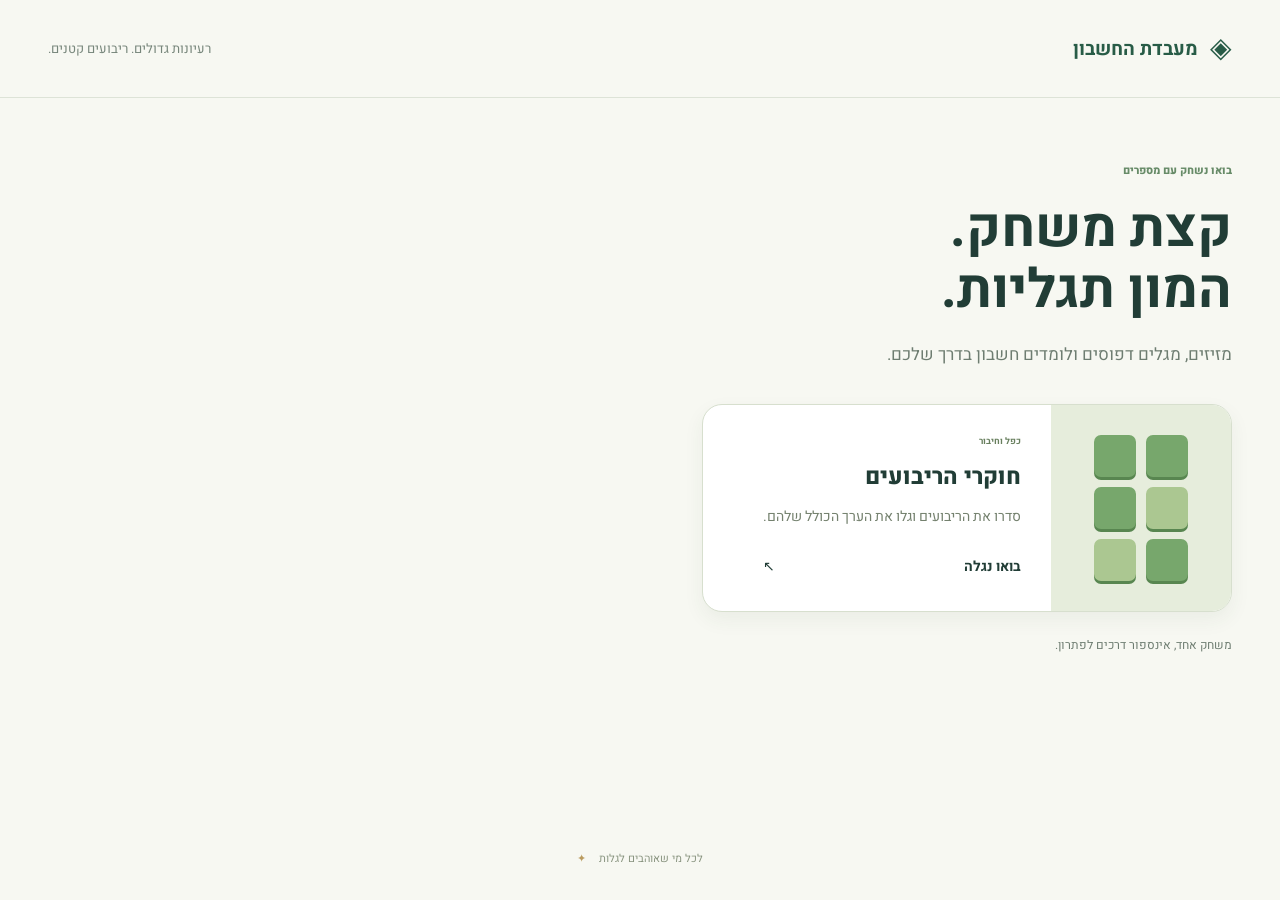
==== index.html @ 974f8419 "Create Hebrew math teaching app with interactive square game" ====
<!doctype html>
<html lang="he" dir="rtl">
<head>
  <meta charset="UTF-8">
  <meta name="viewport" content="width=device-width, initial-scale=1">
  <title>מעבדת החשבון</title>
  <link rel="stylesheet" href="style.css">
</head>
<body>
  <header><a href="#" id="brand">◈ <span>מעבדת החשבון</span></a><span class="header-note">רעיונות גדולים. ריבועים קטנים.</span></header>
  <main>
    <section id="home">
      <div class="eyebrow">בואו נשחק עם מספרים</div>
      <h1>קצת משחק.<br>המון תגליות.</h1>
      <p class="intro">מזיזים, מגלים דפוסים ולומדים חשבון בדרך שלכם.</p>
      <button class="game-card" id="start"><span class="card-art" aria-hidden="true"><i></i><i></i><i></i><i></i><i></i><i></i></span><span class="card-content"><span class="tag">כפל וחיבור</span><strong>חוקרי הריבועים</strong><span>סדרו את הריבועים וגלו את הערך הכולל שלהם.</span><span class="card-link">בואו נגלה <b>↖</b></span></span></button>
      <p class="small-note">משחק אחד, אינספור דרכים לפתרון.</p>
    </section>
    <section id="game" hidden>
      <button class="back" id="back">→ לכל המשחקים</button>
      <div class="game-heading"><div><div class="eyebrow">חוקרי הריבועים</div><h1>מה הערך הכולל?</h1><p>גררו את הריבועים לקבוצות, ואז כתבו תרגיל.</p></div><button class="secondary" id="new-round">סיבוב חדש ↻</button></div>
      <div class="workspace"><div class="board-panel"><div class="board-heading"><span>מרחב הגילוי שלכם</span><span id="count" hidden></span></div><div class="canvas-wrap"><div class="canvas-tools"><button id="explode" title="פזרו את הריבועים">🤡 פיזור</button><button id="order" title="סדרו את הריבועים במלבן">💂 סידור</button></div><canvas id="board" aria-label="ריבועים שאפשר לגרור. השתמשו בעכבר או במגע כדי לסדר אותם בקבוצות."></canvas></div><div class="board-footer"><span>✥ גררו ריבוע כדי להזיז אותו</span><button id="reset">סידור מחדש</button></div></div>
      <aside><div class="legend"><div class="eyebrow">הערך של ריבוע אחד</div><div class="legend-value" dir="ltr"><span class="sample"></span><span>=</span><strong id="value"></strong></div><p>לכל הריבועים יש אותו ערך.</p></div><form id="answer-form"><label id="formula-label">בואו נחשב הכול</label><p>הרכיבו תרגיל. כפל וחילוק קודמים לחיבור ולחיסור.</p><div class="formula" dir="ltr" role="group" aria-labelledby="formula-label"><input class="number-field" id="number-1" aria-label="המספר הראשון" inputmode="numeric" autocomplete="off" placeholder="0"><input class="operator-field" id="operator-1" aria-label="פעולת החשבון הראשונה" readonly placeholder="+"><input class="number-field" id="number-2" aria-label="המספר השני" inputmode="numeric" autocomplete="off" placeholder="0"><input class="operator-field" id="operator-2" aria-label="פעולת החשבון השנייה" readonly placeholder="+"><input class="number-field" id="number-3" aria-label="המספר השלישי" inputmode="numeric" autocomplete="off" placeholder="0"></div><div id="keypad" hidden aria-label="לוח מקשים לחשבון"></div><span id="input-help">לחצו על Enter כדי לבדוק את התרגיל.</span><button class="primary" type="submit">בדיקת התשובה ←</button><div id="feedback" role="status" aria-live="polite"></div></form><div class="hint"><span>✦</span><p>יש יותר מדרך אחת למצוא את הערך הכולל. נסו ליצור קבוצות שוות!</p></div></aside></div>
    </section>
  </main>
  <footer>לכל מי שאוהבים לגלות <span>✦</span></footer>
  <script src="app.js"></script>
</body>
</html>
---- style.css ----
@import url('https://fonts.googleapis.com/css2?family=Heebo:wght@400;500;600;700;800&family=DM+Sans:wght@400;500;600;700&family=Manrope:wght@400;500;600;700;800&display=swap');
:root{font-family:'DM Sans',sans-serif;color:#213d36;background:#f7f8f2;font-synthesis:none}*{box-sizing:border-box}body{margin:0}button,a,input{-webkit-tap-highlight-color:transparent}button,input{font:inherit}button{cursor:pointer}button:focus-visible,a:focus-visible{outline:3px solid #dfad46;outline-offset:5px}[hidden]{display:none!important}header{max-width:1320px;margin:auto;padding:28px 48px;display:flex;align-items:center;justify-content:space-between;border-bottom:1px solid #dde3d7}header a{color:#285c47;text-decoration:none;font-size:28px;display:flex;gap:12px;align-items:center}header a span{font-size:19px;font-weight:700}.header-note{font-size:13px;color:#77867b}main{max-width:1320px;margin:auto;padding:64px 48px;min-height:calc(100vh - 170px)}.eyebrow{font-size:11px;font-weight:800;letter-spacing:1.7px;color:#678b68}h1{font-family:Manrope,sans-serif;font-size:54px;line-height:1.13;letter-spacing:-2.4px;margin:20px 0}p{line-height:1.6;color:#6e7d71}.intro{font-size:17px;max-width:450px}.game-card{margin-top:36px;width:530px;max-width:100%;padding:0;display:flex;text-align:left;border:1px solid #d7dfce;background:#fff;border-radius:20px;overflow:hidden;color:inherit;box-shadow:0 8px 20px #304c3710;transition:transform .2s}.game-card:hover{transform:translateY(-4px)}.card-art{background:#e6eddc;width:180px;flex-shrink:0;display:grid;grid-template-columns:repeat(2,42px);gap:10px;align-content:center;justify-content:center;padding:30px;transform:none}.card-art i{height:42px;background:#77a76c;border-radius:7px;box-shadow:0 3px 0 #588650}.card-art i:nth-child(3n){background:#abc791}.card-content{padding:30px;display:flex;flex-direction:column;gap:12px}.tag{font-size:9px;letter-spacing:1.1px;font-weight:700;color:#69805f}.card-content strong{font:800 23px Manrope,sans-serif;letter-spacing:-.8px}.card-content>span:not(.tag):not(.card-link){font-size:14px;color:#74816e;line-height:1.6}.card-link{font-weight:700;font-size:14px;margin-top:15px;display:flex;justify-content:space-between}.small-note{font-size:12px;margin-top:24px}.back{border:0;background:none;padding:0;color:#69806d;font-size:13px;margin-bottom:30px}.game-heading{display:flex;justify-content:space-between;align-items:center;margin-bottom:30px}.game-heading h1{font-size:40px;margin:10px 0}.game-heading p{margin:0;font-size:14px}.secondary{border:1px solid #cdd8c7;border-radius:10px;background:#fff;padding:12px 18px;color:#3f6045}.workspace{display:grid;grid-template-columns:minmax(0,1fr) 290px;gap:26px}.board-panel{background:#fff;border:1px solid #dbe3d6;border-radius:18px;overflow:hidden;align-self:start}.board-heading{display:flex;justify-content:space-between;align-items:center;padding:20px 24px;font-size:10px;font-weight:700;letter-spacing:1px;color:#899581}#count{background:#eff3e9;padding:6px 10px;border-radius:20px;color:#66825d;letter-spacing:0}canvas{display:block;width:100%;height:420px;touch-action:none;background-color:#fcfdf9;background-image:radial-gradient(#dae2d1 1px,transparent 1px);background-size:20px 20px;cursor:grab}canvas.dragging{cursor:grabbing}.board-footer{padding:18px 24px;display:flex;justify-content:space-between;gap:12px;color:#819079;font-size:11px;border-top:1px solid #e8eddf}.board-footer button{border:0;background:none;color:#65805d;font-size:11px;text-decoration:underline}.legend{background:#eaf0df;padding:24px;border-radius:16px}.legend .eyebrow{font-size:9px;letter-spacing:1px}.legend-value{display:flex;align-items:center;gap:18px;margin:22px 0 12px;font-size:26px}.legend-value strong{font:800 38px Manrope,sans-serif}.sample{width:42px;height:42px;border-radius:6px;background:#7ba76b;box-shadow:0 3px 0 #5b864e}.legend p{font-size:12px;margin:0}form{margin-top:26px}label{font-weight:700;font-size:18px}form p{font-size:12px;margin:8px 0 14px}input{width:100%;padding:15px 14px;border:1px solid #cbd7c1;background:#fff;border-radius:10px;font-size:18px;color:#284532;outline:none}input:focus{border-color:#6d9960;box-shadow:0 0 0 3px #7aa36520}#input-help{display:block;font-size:10px;color:#899580;margin:10px 0 18px}.primary{background:#315c45;color:white;border:0;border-radius:10px;width:100%;padding:15px;font-size:13px;font-weight:600}.primary:hover{background:#234832}#feedback{font-size:13px;line-height:1.6;margin-top:14px}#feedback.success{color:#326831;background:#e3f1da;padding:14px;border-radius:10px}#feedback.error{color:#90632d}.hint{display:flex;gap:12px;margin-top:22px;color:#bc984d}.hint p{font-size:12px;margin:0}footer{padding:22px 48px;text-align:center;font-size:11px;color:#8a9581}footer span{margin-left:10px;color:#ba9b5f}@media(max-width:800px){header{padding:22px}.header-note{display:none}main{padding:36px 22px}.workspace{grid-template-columns:1fr}aside{display:grid;grid-template-columns:1fr 1fr;gap:20px}form{margin:0}.hint{grid-column:1/-1}h1{font-size:44px}.game-heading{gap:18px}.game-heading h1{font-size:32px}}@media(max-width:500px){aside{display:block}form{margin-top:24px}.card-art{width:115px;grid-template-columns:repeat(2,30px);gap:8px;padding:16px}.card-art i{height:30px}.card-content{padding:22px}.game-heading{align-items:start}.secondary{font-size:11px;padding:10px;white-space:nowrap}canvas{height:380px}.board-heading,.board-footer{padding:16px}}

.canvas-wrap{position:relative}.canvas-tools{position:absolute;top:12px;left:12px;display:flex;gap:8px;z-index:1}.canvas-tools button{border:1px solid #cad8bd;border-radius:9px;padding:9px 12px;background:#fffffff0;color:#36533b;font-size:12px;box-shadow:0 2px 5px #304c3710}.formula{display:flex;gap:5px}.formula input{min-width:0;padding:12px 2px;text-align:center;width:24%;font-size:17px}.formula .operator-field{width:14%;background:#eaf0df;cursor:pointer}.formula input.active{border-color:#648858;box-shadow:0 0 0 2px #87a96c44}#keypad{margin:12px 0;display:grid;grid-template-columns:repeat(3,1fr);gap:6px}#keypad.operators{grid-template-columns:repeat(4,1fr)}#keypad button{border:1px solid #d1ddc6;background:#fff;border-radius:8px;padding:12px;color:#315c45;font-size:20px}#keypad button:last-child{font-size:14px}#keypad button:hover{background:#eaf0df}

/* Hebrew copy follows RTL; math expressions and keypads keep their familiar order. */
:root{font-family:'Heebo',sans-serif}h1,.card-content strong,.legend-value strong{font-family:'Heebo',sans-serif}h1,.card-content strong{letter-spacing:0}.eyebrow,.tag{letter-spacing:0}.game-card{text-align:start}.canvas-tools{left:auto;inset-inline-start:12px}.formula,#keypad{direction:ltr}.formula input{direction:ltr}.legend-value{justify-content:flex-end}.card-link b{direction:ltr}footer span{margin-left:0;margin-inline-start:10px}.game-heading h1{line-height:1.3}.game-heading p{max-width:650px}#feedback{overflow-wrap:anywhere}
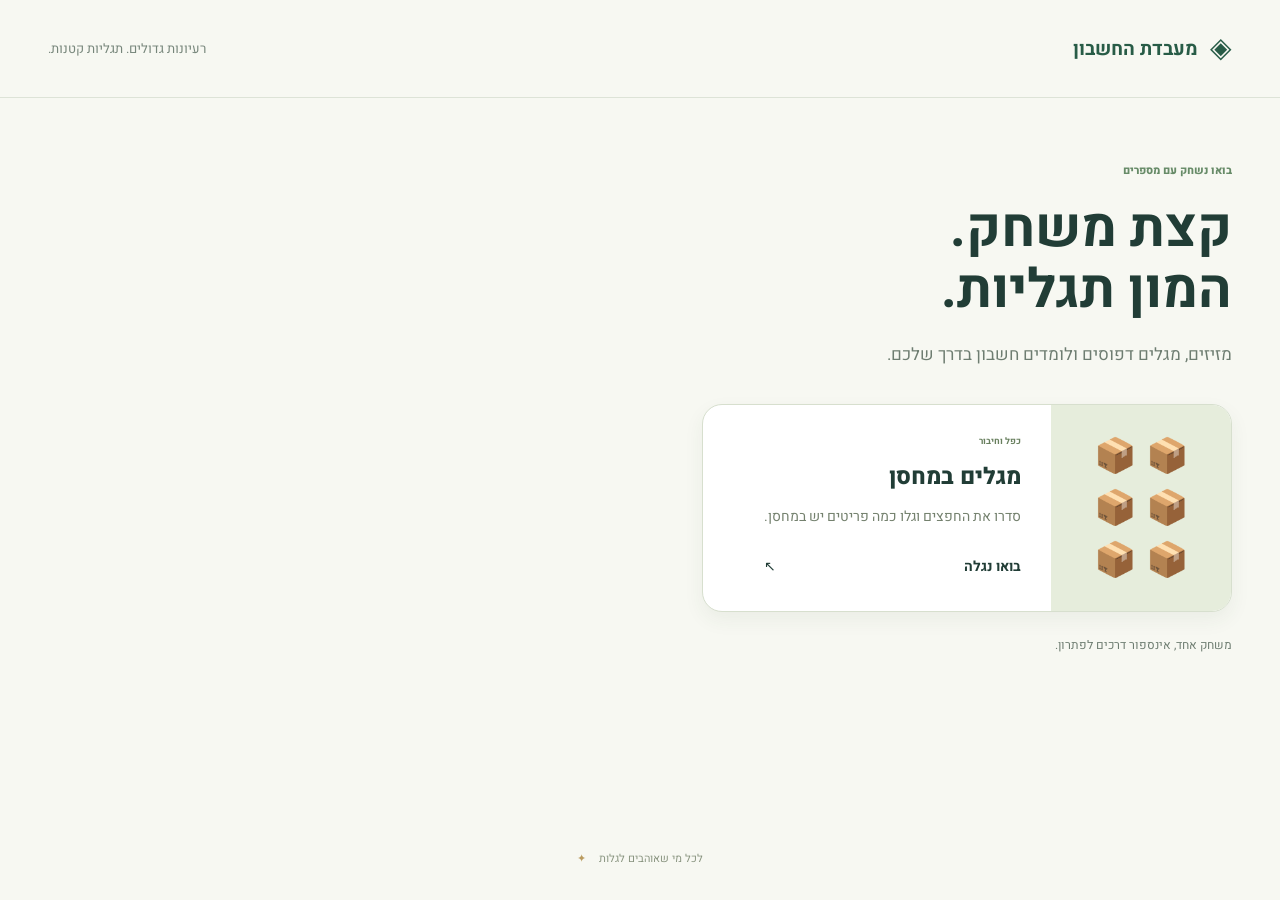
==== commit afda340b: "Use editable Hebrew emoji themes for warehouse counting game" ====
--- a/index.html
+++ b/index.html
@@ -1,29 +1,33 @@
 <!doctype html>
 <html lang="he" dir="rtl">
-<head>
-  <meta charset="UTF-8">
-  <meta name="viewport" content="width=device-width, initial-scale=1">
-  <title>מעבדת החשבון</title>
-  <link rel="stylesheet" href="style.css">
-</head>
-<body>
-  <header><a href="#" id="brand">◈ <span>מעבדת החשבון</span></a><span class="header-note">רעיונות גדולים. ריבועים קטנים.</span></header>
-  <main>
-    <section id="home">
-      <div class="eyebrow">בואו נשחק עם מספרים</div>
-      <h1>קצת משחק.<br>המון תגליות.</h1>
-      <p class="intro">מזיזים, מגלים דפוסים ולומדים חשבון בדרך שלכם.</p>
-      <button class="game-card" id="start"><span class="card-art" aria-hidden="true"><i></i><i></i><i></i><i></i><i></i><i></i></span><span class="card-content"><span class="tag">כפל וחיבור</span><strong>חוקרי הריבועים</strong><span>סדרו את הריבועים וגלו את הערך הכולל שלהם.</span><span class="card-link">בואו נגלה <b>↖</b></span></span></button>
-      <p class="small-note">משחק אחד, אינספור דרכים לפתרון.</p>
-    </section>
-    <section id="game" hidden>
-      <button class="back" id="back">→ לכל המשחקים</button>
-      <div class="game-heading"><div><div class="eyebrow">חוקרי הריבועים</div><h1>מה הערך הכולל?</h1><p>גררו את הריבועים לקבוצות, ואז כתבו תרגיל.</p></div><button class="secondary" id="new-round">סיבוב חדש ↻</button></div>
-      <div class="workspace"><div class="board-panel"><div class="board-heading"><span>מרחב הגילוי שלכם</span><span id="count" hidden></span></div><div class="canvas-wrap"><div class="canvas-tools"><button id="explode" title="פזרו את הריבועים">🤡 פיזור</button><button id="order" title="סדרו את הריבועים במלבן">💂 סידור</button></div><canvas id="board" aria-label="ריבועים שאפשר לגרור. השתמשו בעכבר או במגע כדי לסדר אותם בקבוצות."></canvas></div><div class="board-footer"><span>✥ גררו ריבוע כדי להזיז אותו</span><button id="reset">סידור מחדש</button></div></div>
-      <aside><div class="legend"><div class="eyebrow">הערך של ריבוע אחד</div><div class="legend-value" dir="ltr"><span class="sample"></span><span>=</span><strong id="value"></strong></div><p>לכל הריבועים יש אותו ערך.</p></div><form id="answer-form"><label id="formula-label">בואו נחשב הכול</label><p>הרכיבו תרגיל. כפל וחילוק קודמים לחיבור ולחיסור.</p><div class="formula" dir="ltr" role="group" aria-labelledby="formula-label"><input class="number-field" id="number-1" aria-label="המספר הראשון" inputmode="numeric" autocomplete="off" placeholder="0"><input class="operator-field" id="operator-1" aria-label="פעולת החשבון הראשונה" readonly placeholder="+"><input class="number-field" id="number-2" aria-label="המספר השני" inputmode="numeric" autocomplete="off" placeholder="0"><input class="operator-field" id="operator-2" aria-label="פעולת החשבון השנייה" readonly placeholder="+"><input class="number-field" id="number-3" aria-label="המספר השלישי" inputmode="numeric" autocomplete="off" placeholder="0"></div><div id="keypad" hidden aria-label="לוח מקשים לחשבון"></div><span id="input-help">לחצו על Enter כדי לבדוק את התרגיל.</span><button class="primary" type="submit">בדיקת התשובה ←</button><div id="feedback" role="status" aria-live="polite"></div></form><div class="hint"><span>✦</span><p>יש יותר מדרך אחת למצוא את הערך הכולל. נסו ליצור קבוצות שוות!</p></div></aside></div>
-    </section>
-  </main>
-  <footer>לכל מי שאוהבים לגלות <span>✦</span></footer>
-  <script src="app.js"></script>
-</body>
+  <head>
+    <meta charset="UTF-8" />
+    <meta name="viewport" content="width=device-width, initial-scale=1" />
+    <title>מעבדת החשבון</title>
+    <link rel="stylesheet" href="style.css" />
+  </head>
+  <body>
+    <header>
+      <a href="./" id="brand">◈ <span>מעבדת החשבון</span></a
+      ><span class="header-note">רעיונות גדולים. תגליות קטנות.</span>
+    </header>
+    <main>
+      <section id="home">
+        <div class="eyebrow">בואו נשחק עם מספרים</div>
+        <h1>קצת משחק.<br />המון תגליות.</h1>
+        <p class="intro">מזיזים, מגלים דפוסים ולומדים חשבון בדרך שלכם.</p>
+        <a class="game-card" id="start" href="squares/"
+          ><span class="card-art warehouse-art" aria-hidden="true"
+            ><i>📦</i><i>📦</i><i>📦</i><i>📦</i><i>📦</i><i>📦</i></span
+          ><span class="card-content"
+            ><span class="tag">כפל וחיבור</span><strong>מגלים במחסן</strong
+            ><span>סדרו את החפצים וגלו כמה פריטים יש במחסן.</span
+            ><span class="card-link">בואו נגלה <b>↖</b></span></span
+          ></a
+        >
+        <p class="small-note">משחק אחד, אינספור דרכים לפתרון.</p>
+      </section>
+    </main>
+    <footer>לכל מי שאוהבים לגלות <span>✦</span></footer>
+  </body>
 </html>
--- a/style.css
+++ b/style.css
@@ -1,7 +1,565 @@
-@import url('https://fonts.googleapis.com/css2?family=Heebo:wght@400;500;600;700;800&family=DM+Sans:wght@400;500;600;700&family=Manrope:wght@400;500;600;700;800&display=swap');
-:root{font-family:'DM Sans',sans-serif;color:#213d36;background:#f7f8f2;font-synthesis:none}*{box-sizing:border-box}body{margin:0}button,a,input{-webkit-tap-highlight-color:transparent}button,input{font:inherit}button{cursor:pointer}button:focus-visible,a:focus-visible{outline:3px solid #dfad46;outline-offset:5px}[hidden]{display:none!important}header{max-width:1320px;margin:auto;padding:28px 48px;display:flex;align-items:center;justify-content:space-between;border-bottom:1px solid #dde3d7}header a{color:#285c47;text-decoration:none;font-size:28px;display:flex;gap:12px;align-items:center}header a span{font-size:19px;font-weight:700}.header-note{font-size:13px;color:#77867b}main{max-width:1320px;margin:auto;padding:64px 48px;min-height:calc(100vh - 170px)}.eyebrow{font-size:11px;font-weight:800;letter-spacing:1.7px;color:#678b68}h1{font-family:Manrope,sans-serif;font-size:54px;line-height:1.13;letter-spacing:-2.4px;margin:20px 0}p{line-height:1.6;color:#6e7d71}.intro{font-size:17px;max-width:450px}.game-card{margin-top:36px;width:530px;max-width:100%;padding:0;display:flex;text-align:left;border:1px solid #d7dfce;background:#fff;border-radius:20px;overflow:hidden;color:inherit;box-shadow:0 8px 20px #304c3710;transition:transform .2s}.game-card:hover{transform:translateY(-4px)}.card-art{background:#e6eddc;width:180px;flex-shrink:0;display:grid;grid-template-columns:repeat(2,42px);gap:10px;align-content:center;justify-content:center;padding:30px;transform:none}.card-art i{height:42px;background:#77a76c;border-radius:7px;box-shadow:0 3px 0 #588650}.card-art i:nth-child(3n){background:#abc791}.card-content{padding:30px;display:flex;flex-direction:column;gap:12px}.tag{font-size:9px;letter-spacing:1.1px;font-weight:700;color:#69805f}.card-content strong{font:800 23px Manrope,sans-serif;letter-spacing:-.8px}.card-content>span:not(.tag):not(.card-link){font-size:14px;color:#74816e;line-height:1.6}.card-link{font-weight:700;font-size:14px;margin-top:15px;display:flex;justify-content:space-between}.small-note{font-size:12px;margin-top:24px}.back{border:0;background:none;padding:0;color:#69806d;font-size:13px;margin-bottom:30px}.game-heading{display:flex;justify-content:space-between;align-items:center;margin-bottom:30px}.game-heading h1{font-size:40px;margin:10px 0}.game-heading p{margin:0;font-size:14px}.secondary{border:1px solid #cdd8c7;border-radius:10px;background:#fff;padding:12px 18px;color:#3f6045}.workspace{display:grid;grid-template-columns:minmax(0,1fr) 290px;gap:26px}.board-panel{background:#fff;border:1px solid #dbe3d6;border-radius:18px;overflow:hidden;align-self:start}.board-heading{display:flex;justify-content:space-between;align-items:center;padding:20px 24px;font-size:10px;font-weight:700;letter-spacing:1px;color:#899581}#count{background:#eff3e9;padding:6px 10px;border-radius:20px;color:#66825d;letter-spacing:0}canvas{display:block;width:100%;height:420px;touch-action:none;background-color:#fcfdf9;background-image:radial-gradient(#dae2d1 1px,transparent 1px);background-size:20px 20px;cursor:grab}canvas.dragging{cursor:grabbing}.board-footer{padding:18px 24px;display:flex;justify-content:space-between;gap:12px;color:#819079;font-size:11px;border-top:1px solid #e8eddf}.board-footer button{border:0;background:none;color:#65805d;font-size:11px;text-decoration:underline}.legend{background:#eaf0df;padding:24px;border-radius:16px}.legend .eyebrow{font-size:9px;letter-spacing:1px}.legend-value{display:flex;align-items:center;gap:18px;margin:22px 0 12px;font-size:26px}.legend-value strong{font:800 38px Manrope,sans-serif}.sample{width:42px;height:42px;border-radius:6px;background:#7ba76b;box-shadow:0 3px 0 #5b864e}.legend p{font-size:12px;margin:0}form{margin-top:26px}label{font-weight:700;font-size:18px}form p{font-size:12px;margin:8px 0 14px}input{width:100%;padding:15px 14px;border:1px solid #cbd7c1;background:#fff;border-radius:10px;font-size:18px;color:#284532;outline:none}input:focus{border-color:#6d9960;box-shadow:0 0 0 3px #7aa36520}#input-help{display:block;font-size:10px;color:#899580;margin:10px 0 18px}.primary{background:#315c45;color:white;border:0;border-radius:10px;width:100%;padding:15px;font-size:13px;font-weight:600}.primary:hover{background:#234832}#feedback{font-size:13px;line-height:1.6;margin-top:14px}#feedback.success{color:#326831;background:#e3f1da;padding:14px;border-radius:10px}#feedback.error{color:#90632d}.hint{display:flex;gap:12px;margin-top:22px;color:#bc984d}.hint p{font-size:12px;margin:0}footer{padding:22px 48px;text-align:center;font-size:11px;color:#8a9581}footer span{margin-left:10px;color:#ba9b5f}@media(max-width:800px){header{padding:22px}.header-note{display:none}main{padding:36px 22px}.workspace{grid-template-columns:1fr}aside{display:grid;grid-template-columns:1fr 1fr;gap:20px}form{margin:0}.hint{grid-column:1/-1}h1{font-size:44px}.game-heading{gap:18px}.game-heading h1{font-size:32px}}@media(max-width:500px){aside{display:block}form{margin-top:24px}.card-art{width:115px;grid-template-columns:repeat(2,30px);gap:8px;padding:16px}.card-art i{height:30px}.card-content{padding:22px}.game-heading{align-items:start}.secondary{font-size:11px;padding:10px;white-space:nowrap}canvas{height:380px}.board-heading,.board-footer{padding:16px}}
+@import url("https://fonts.googleapis.com/css2?family=Heebo:wght@400;500;600;700;800&family=DM+Sans:wght@400;500;600;700&family=Manrope:wght@400;500;600;700;800&display=swap");
+:root {
+  font-family: "DM Sans", sans-serif;
+  color: #213d36;
+  background: #f7f8f2;
+  font-synthesis: none;
+}
+* {
+  box-sizing: border-box;
+}
+body {
+  margin: 0;
+}
+button,
+a,
+input {
+  -webkit-tap-highlight-color: transparent;
+}
+button,
+input {
+  font: inherit;
+}
+button {
+  cursor: pointer;
+}
+button:focus-visible,
+a:focus-visible {
+  outline: 3px solid #dfad46;
+  outline-offset: 5px;
+}
+[hidden] {
+  display: none !important;
+}
+header {
+  max-width: 1320px;
+  margin: auto;
+  padding: 28px 48px;
+  display: flex;
+  align-items: center;
+  justify-content: space-between;
+  border-bottom: 1px solid #dde3d7;
+}
+header a {
+  color: #285c47;
+  text-decoration: none;
+  font-size: 28px;
+  display: flex;
+  gap: 12px;
+  align-items: center;
+}
+header a span {
+  font-size: 19px;
+  font-weight: 700;
+}
+.header-note {
+  font-size: 13px;
+  color: #77867b;
+}
+main {
+  max-width: 1320px;
+  margin: auto;
+  padding: 64px 48px;
+  min-height: calc(100vh - 170px);
+}
+.eyebrow {
+  font-size: 11px;
+  font-weight: 800;
+  letter-spacing: 1.7px;
+  color: #678b68;
+}
+h1 {
+  font-family: Manrope, sans-serif;
+  font-size: 54px;
+  line-height: 1.13;
+  letter-spacing: -2.4px;
+  margin: 20px 0;
+}
+p {
+  line-height: 1.6;
+  color: #6e7d71;
+}
+.intro {
+  font-size: 17px;
+  max-width: 450px;
+}
+.game-card {
+  margin-top: 36px;
+  width: 530px;
+  max-width: 100%;
+  padding: 0;
+  display: flex;
+  text-align: left;
+  border: 1px solid #d7dfce;
+  background: #fff;
+  border-radius: 20px;
+  overflow: hidden;
+  color: inherit;
+  box-shadow: 0 8px 20px #304c3710;
+  transition: transform 0.2s;
+}
+.game-card:hover {
+  transform: translateY(-4px);
+}
+.card-art {
+  background: #e6eddc;
+  width: 180px;
+  flex-shrink: 0;
+  display: grid;
+  grid-template-columns: repeat(2, 42px);
+  gap: 10px;
+  align-content: center;
+  justify-content: center;
+  padding: 30px;
+  transform: none;
+}
+.card-art i {
+  height: 42px;
+  background: #77a76c;
+  border-radius: 7px;
+  box-shadow: 0 3px 0 #588650;
+}
+.card-art i:nth-child(3n) {
+  background: #abc791;
+}
+.card-content {
+  padding: 30px;
+  display: flex;
+  flex-direction: column;
+  gap: 12px;
+}
+.tag {
+  font-size: 9px;
+  letter-spacing: 1.1px;
+  font-weight: 700;
+  color: #69805f;
+}
+.card-content strong {
+  font:
+    800 23px Manrope,
+    sans-serif;
+  letter-spacing: -0.8px;
+}
+.card-content > span:not(.tag):not(.card-link) {
+  font-size: 14px;
+  color: #74816e;
+  line-height: 1.6;
+}
+.card-link {
+  font-weight: 700;
+  font-size: 14px;
+  margin-top: 15px;
+  display: flex;
+  justify-content: space-between;
+}
+.small-note {
+  font-size: 12px;
+  margin-top: 24px;
+}
+.back {
+  border: 0;
+  background: none;
+  padding: 0;
+  color: #69806d;
+  font-size: 13px;
+  margin-bottom: 30px;
+}
+.game-heading {
+  display: flex;
+  justify-content: space-between;
+  align-items: center;
+  margin-bottom: 30px;
+}
+.game-heading h1 {
+  font-size: 40px;
+  margin: 10px 0;
+}
+.game-heading p {
+  margin: 0;
+  font-size: 14px;
+}
+.secondary {
+  border: 1px solid #cdd8c7;
+  border-radius: 10px;
+  background: #fff;
+  padding: 12px 18px;
+  color: #3f6045;
+}
+.workspace {
+  display: grid;
+  grid-template-columns: minmax(0, 1fr) 290px;
+  gap: 26px;
+}
+.board-panel {
+  background: #fff;
+  border: 1px solid #dbe3d6;
+  border-radius: 18px;
+  overflow: hidden;
+  align-self: start;
+}
+.board-heading {
+  display: flex;
+  justify-content: space-between;
+  align-items: center;
+  padding: 20px 24px;
+  font-size: 10px;
+  font-weight: 700;
+  letter-spacing: 1px;
+  color: #899581;
+}
+#count {
+  background: #eff3e9;
+  padding: 6px 10px;
+  border-radius: 20px;
+  color: #66825d;
+  letter-spacing: 0;
+}
+canvas {
+  display: block;
+  width: 100%;
+  height: 420px;
+  touch-action: none;
+  background-color: #fcfdf9;
+  background-image: radial-gradient(#dae2d1 1px, transparent 1px);
+  background-size: 20px 20px;
+  cursor: grab;
+}
+canvas.dragging {
+  cursor: grabbing;
+}
+.board-footer {
+  padding: 18px 24px;
+  display: flex;
+  justify-content: space-between;
+  gap: 12px;
+  color: #819079;
+  font-size: 11px;
+  border-top: 1px solid #e8eddf;
+}
+.board-footer button {
+  border: 0;
+  background: none;
+  color: #65805d;
+  font-size: 11px;
+  text-decoration: underline;
+}
+.legend {
+  background: #eaf0df;
+  padding: 24px;
+  border-radius: 16px;
+}
+.legend .eyebrow {
+  font-size: 9px;
+  letter-spacing: 1px;
+}
+.legend-value {
+  display: flex;
+  align-items: center;
+  gap: 18px;
+  margin: 22px 0 12px;
+  font-size: 26px;
+}
+.legend-value strong {
+  font:
+    800 38px Manrope,
+    sans-serif;
+}
+.sample {
+  width: 42px;
+  height: 42px;
+  border-radius: 6px;
+  background: #7ba76b;
+  box-shadow: 0 3px 0 #5b864e;
+}
+.legend p {
+  font-size: 12px;
+  margin: 0;
+}
+form {
+  margin-top: 26px;
+}
+label {
+  font-weight: 700;
+  font-size: 18px;
+}
+form p {
+  font-size: 12px;
+  margin: 8px 0 14px;
+}
+input {
+  width: 100%;
+  padding: 15px 14px;
+  border: 1px solid #cbd7c1;
+  background: #fff;
+  border-radius: 10px;
+  font-size: 18px;
+  color: #284532;
+  outline: none;
+}
+input:focus {
+  border-color: #6d9960;
+  box-shadow: 0 0 0 3px #7aa36520;
+}
+#input-help {
+  display: block;
+  font-size: 10px;
+  color: #899580;
+  margin: 10px 0 18px;
+}
+.primary {
+  background: #315c45;
+  color: white;
+  border: 0;
+  border-radius: 10px;
+  width: 100%;
+  padding: 15px;
+  font-size: 13px;
+  font-weight: 600;
+}
+.primary:hover {
+  background: #234832;
+}
+#feedback {
+  font-size: 13px;
+  line-height: 1.6;
+  margin-top: 14px;
+}
+#feedback.success {
+  color: #326831;
+  background: #e3f1da;
+  padding: 14px;
+  border-radius: 10px;
+}
+#feedback.error {
+  color: #90632d;
+}
+.hint {
+  display: flex;
+  gap: 12px;
+  margin-top: 22px;
+  color: #bc984d;
+}
+.hint p {
+  font-size: 12px;
+  margin: 0;
+}
+footer {
+  padding: 22px 48px;
+  text-align: center;
+  font-size: 11px;
+  color: #8a9581;
+}
+footer span {
+  margin-left: 10px;
+  color: #ba9b5f;
+}
+@media (max-width: 800px) {
+  header {
+    padding: 22px;
+  }
+  .header-note {
+    display: none;
+  }
+  main {
+    padding: 36px 22px;
+  }
+  .workspace {
+    grid-template-columns: 1fr;
+  }
+  aside {
+    display: grid;
+    grid-template-columns: 1fr 1fr;
+    gap: 20px;
+  }
+  form {
+    margin: 0;
+  }
+  .hint {
+    grid-column: 1/-1;
+  }
+  h1 {
+    font-size: 44px;
+  }
+  .game-heading {
+    gap: 18px;
+  }
+  .game-heading h1 {
+    font-size: 32px;
+  }
+}
+@media (max-width: 500px) {
+  aside {
+    display: block;
+  }
+  form {
+    margin-top: 24px;
+  }
+  .card-art {
+    width: 115px;
+    grid-template-columns: repeat(2, 30px);
+    gap: 8px;
+    padding: 16px;
+  }
+  .card-art i {
+    height: 30px;
+  }
+  .card-content {
+    padding: 22px;
+  }
+  .game-heading {
+    align-items: start;
+  }
+  .secondary {
+    font-size: 11px;
+    padding: 10px;
+    white-space: nowrap;
+  }
+  canvas {
+    height: 380px;
+  }
+  .board-heading,
+  .board-footer {
+    padding: 16px;
+  }
+}
 
-.canvas-wrap{position:relative}.canvas-tools{position:absolute;top:12px;left:12px;display:flex;gap:8px;z-index:1}.canvas-tools button{border:1px solid #cad8bd;border-radius:9px;padding:9px 12px;background:#fffffff0;color:#36533b;font-size:12px;box-shadow:0 2px 5px #304c3710}.formula{display:flex;gap:5px}.formula input{min-width:0;padding:12px 2px;text-align:center;width:24%;font-size:17px}.formula .operator-field{width:14%;background:#eaf0df;cursor:pointer}.formula input.active{border-color:#648858;box-shadow:0 0 0 2px #87a96c44}#keypad{margin:12px 0;display:grid;grid-template-columns:repeat(3,1fr);gap:6px}#keypad.operators{grid-template-columns:repeat(4,1fr)}#keypad button{border:1px solid #d1ddc6;background:#fff;border-radius:8px;padding:12px;color:#315c45;font-size:20px}#keypad button:last-child{font-size:14px}#keypad button:hover{background:#eaf0df}
+.canvas-wrap {
+  position: relative;
+}
+.canvas-tools {
+  position: absolute;
+  top: 12px;
+  left: 12px;
+  display: flex;
+  gap: 8px;
+  z-index: 1;
+}
+.canvas-tools button {
+  border: 1px solid #cad8bd;
+  border-radius: 9px;
+  padding: 9px 12px;
+  background: #fffffff0;
+  color: #36533b;
+  font-size: 12px;
+  box-shadow: 0 2px 5px #304c3710;
+}
+.formula {
+  display: flex;
+  gap: 5px;
+}
+.formula input {
+  min-width: 0;
+  padding: 12px 2px;
+  text-align: center;
+  width: 24%;
+  font-size: 17px;
+}
+.formula .operator-field {
+  width: 14%;
+  background: #eaf0df;
+  cursor: pointer;
+}
+.formula input.active {
+  border-color: #648858;
+  box-shadow: 0 0 0 2px #87a96c44;
+}
+#keypad {
+  margin: 12px 0;
+  display: grid;
+  grid-template-columns: repeat(3, 1fr);
+  gap: 6px;
+}
+#keypad.operators {
+  grid-template-columns: repeat(4, 1fr);
+}
+#keypad button {
+  border: 1px solid #d1ddc6;
+  background: #fff;
+  border-radius: 8px;
+  padding: 12px;
+  color: #315c45;
+  font-size: 20px;
+}
+#keypad button:last-child {
+  font-size: 14px;
+}
+#keypad button:hover {
+  background: #eaf0df;
+}
 
 /* Hebrew copy follows RTL; math expressions and keypads keep their familiar order. */
-:root{font-family:'Heebo',sans-serif}h1,.card-content strong,.legend-value strong{font-family:'Heebo',sans-serif}h1,.card-content strong{letter-spacing:0}.eyebrow,.tag{letter-spacing:0}.game-card{text-align:start}.canvas-tools{left:auto;inset-inline-start:12px}.formula,#keypad{direction:ltr}.formula input{direction:ltr}.legend-value{justify-content:flex-end}.card-link b{direction:ltr}footer span{margin-left:0;margin-inline-start:10px}.game-heading h1{line-height:1.3}.game-heading p{max-width:650px}#feedback{overflow-wrap:anywhere}
+:root {
+  font-family: "Heebo", sans-serif;
+}
+h1,
+.card-content strong,
+.legend-value strong {
+  font-family: "Heebo", sans-serif;
+}
+h1,
+.card-content strong {
+  letter-spacing: 0;
+}
+.eyebrow,
+.tag {
+  letter-spacing: 0;
+}
+.game-card {
+  text-align: start;
+}
+.canvas-tools {
+  left: auto;
+  inset-inline-start: 12px;
+}
+.formula,
+#keypad {
+  direction: ltr;
+}
+.formula input {
+  direction: ltr;
+}
+.legend-value {
+  justify-content: flex-end;
+}
+.card-link b {
+  direction: ltr;
+}
+footer span {
+  margin-left: 0;
+  margin-inline-start: 10px;
+}
+.game-heading h1 {
+  line-height: 1.3;
+}
+.game-heading p {
+  max-width: 650px;
+}
+#feedback {
+  overflow-wrap: anywhere;
+}
+
+.game-card {
+  text-decoration: none;
+}
+.back {
+  display: inline-block;
+  text-decoration: none;
+}
+
+.object-emoji,
+.item-emoji {
+  font-size: 38px;
+  line-height: 1;
+}
+.legend-value {
+  gap: 12px;
+}
+.warehouse-art i {
+  background: none !important;
+  box-shadow: none;
+  font-style: normal;
+  font-size: 34px;
+  display: flex;
+  align-items: center;
+  justify-content: center;
+}
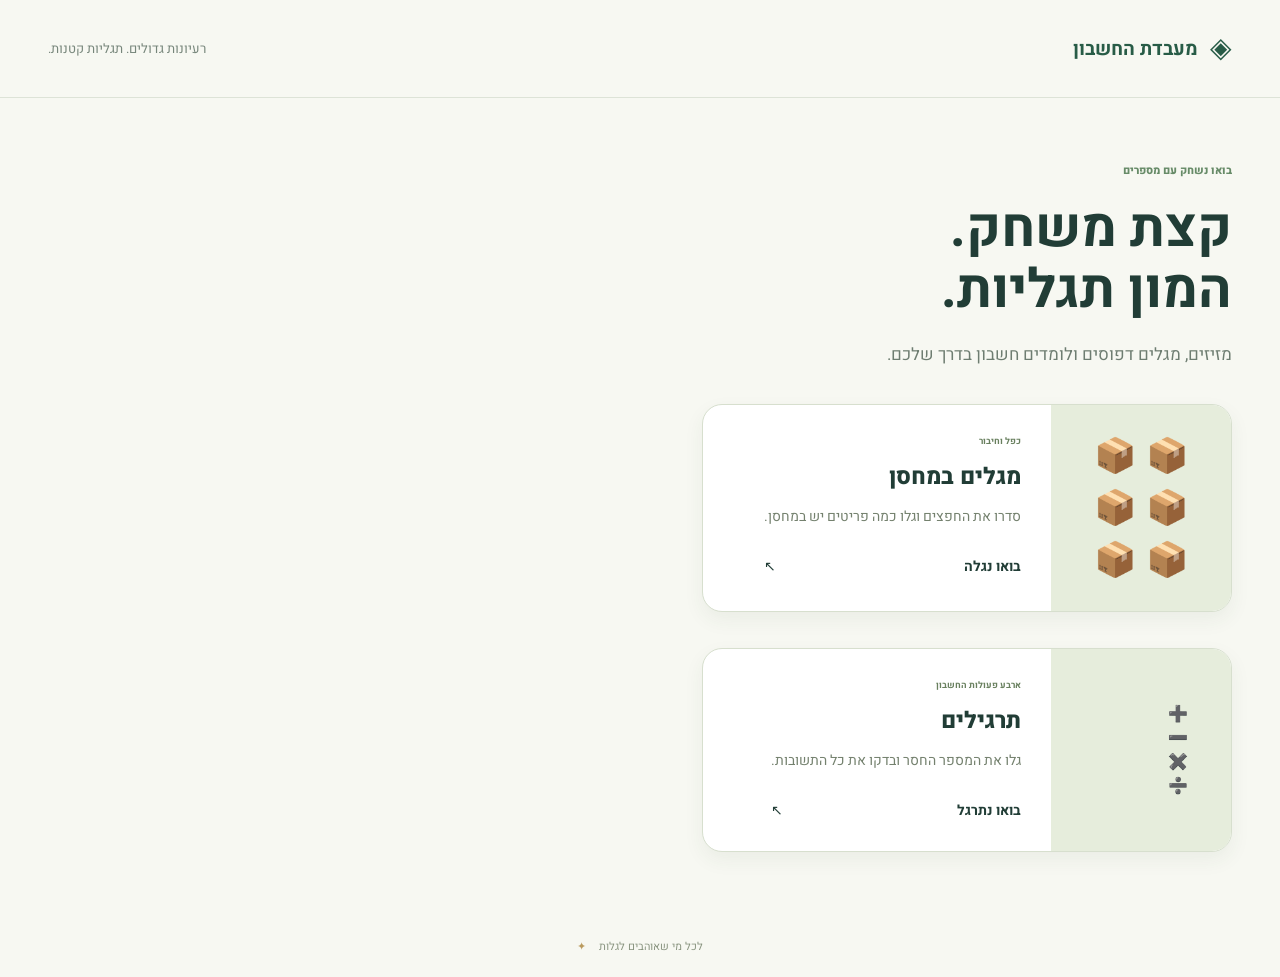
==== commit 3e7ab66d: "Add Hebrew missing-number exercise batches and PDF worksheets" ====
--- a/index.html
+++ b/index.html
@@ -25,7 +25,15 @@
             ><span class="card-link">בואו נגלה <b>↖</b></span></span
           ></a
         >
-        <p class="small-note">משחק אחד, אינספור דרכים לפתרון.</p>
+        <a class="game-card" href="exercises/"
+          ><span class="card-art warehouse-art" aria-hidden="true"
+            >➕ ➖ ✖️ ➗</span
+          ><span class="card-content"
+            ><span class="tag">ארבע פעולות החשבון</span><strong>תרגילים</strong
+            ><span>גלו את המספר החסר ובדקו את כל התשובות.</span
+            ><span class="card-link">בואו נתרגל <b>↖</b></span></span
+          ></a
+        >
       </section>
     </main>
     <footer>לכל מי שאוהבים לגלות <span>✦</span></footer>
--- a/style.css
+++ b/style.css
@@ -563,3 +563,315 @@
   align-items: center;
   justify-content: center;
 }
+
+.round-controls {
+  display: flex;
+  flex-direction: column;
+  align-items: center;
+  gap: 10px;
+  flex-shrink: 0;
+}
+#daily-score {
+  font-size: 13px;
+  color: #52754b;
+}
+.answer-actions {
+  display: flex;
+  gap: 8px;
+  align-items: stretch;
+}
+.answer-actions .primary {
+  flex: 1;
+  width: auto;
+}
+.answer-actions .secondary {
+  flex: 1;
+  padding: 12px 8px;
+  font-size: 12px;
+}
+
+dialog {
+  border: 1px solid #cdd8c7;
+  border-radius: 18px;
+  padding: 28px;
+  width: 420px;
+  max-width: calc(100% - 32px);
+  color: #213d36;
+  background: #f7f8f2;
+}
+dialog::backdrop {
+  background: #213d3677;
+}
+dialog h2 {
+  margin-top: 0;
+}
+dialog form {
+  margin: 0;
+}
+dialog input {
+  margin: 14px 0;
+}
+dialog .answer-actions {
+  margin-top: 12px;
+}
+
+#prompt-dialog {
+  width: 760px;
+}
+#prompt-text {
+  box-sizing: border-box;
+  width: 100%;
+  height: 55vh;
+  resize: vertical;
+  padding: 16px;
+  border: 1px solid #cbd7c1;
+  border-radius: 10px;
+  background: white;
+  color: #213d36;
+  font: 14px/1.6 monospace;
+  text-align: left;
+  margin-bottom: 16px;
+}
+#prompt-dialog .answer-actions {
+  flex-wrap: wrap;
+}
+
+/* Keep the exercise and its controls visible together, including on small screens. */
+.compact-game main {
+  padding: 16px 28px;
+  min-height: 0;
+  max-width: 1400px;
+}
+.compact-game .back {
+  margin-bottom: 8px;
+  font-size: 12px;
+}
+.compact-game .game-heading {
+  margin-bottom: 8px;
+  gap: 16px;
+  align-items: center;
+}
+.compact-game .game-heading h1 {
+  font-size: 30px;
+  margin: 0;
+  line-height: 1.25;
+}
+.compact-game .round-controls {
+  flex-direction: row;
+  gap: 8px;
+  flex-wrap: wrap;
+}
+.compact-game .round-controls button {
+  padding: 9px 13px;
+  min-height: 38px;
+}
+.question-row {
+  display: flex;
+  justify-content: space-between;
+  align-items: center;
+  gap: 12px;
+  margin-bottom: 12px;
+}
+.question-row p {
+  margin: 0;
+  color: #36533b;
+  font-size: 17px;
+}
+.question-row #daily-score {
+  white-space: nowrap;
+  font-size: 12px;
+}
+.compact-game .workspace {
+  grid-template-columns: minmax(0, 1fr) 310px;
+  gap: 16px;
+}
+.compact-game canvas {
+  height: clamp(260px, calc(100dvh - 235px), 480px);
+}
+.compact-game .board-heading {
+  padding: 10px 16px;
+}
+.compact-game .board-footer {
+  padding: 10px 16px;
+}
+.compact-game .legend {
+  padding: 12px 16px;
+}
+.compact-game .legend-value {
+  margin: 8px 0;
+  gap: 10px;
+}
+.compact-game .legend-value strong {
+  font-size: 30px;
+}
+.compact-game .object-emoji,
+.compact-game .item-emoji {
+  font-size: 30px;
+}
+.compact-game #answer-form {
+  margin-top: 14px;
+}
+.compact-game form p {
+  margin: 4px 0 8px;
+}
+.compact-game .hint {
+  margin-top: 10px;
+}
+.compact-game #input-help {
+  margin: 6px 0 10px;
+}
+.compact-game #keypad {
+  margin: 8px 0;
+  gap: 4px;
+}
+.compact-game #keypad button {
+  padding: 7px;
+  font-size: 18px;
+}
+.compact-game footer {
+  padding: 8px;
+  font-size: 10px;
+}
+@media (max-width: 800px) {
+  .compact-game main {
+    padding: 12px 16px;
+  }
+  .compact-game .game-heading {
+    flex-wrap: wrap;
+    gap: 8px;
+  }
+  .compact-game .game-heading h1 {
+    font-size: 25px;
+  }
+  .question-row {
+    flex-wrap: wrap;
+    gap: 4px;
+    margin-bottom: 8px;
+  }
+  .question-row p {
+    font-size: 15px;
+  }
+  .compact-game .workspace {
+    grid-template-columns: 1fr;
+    gap: 10px;
+  }
+  .compact-game canvas {
+    height: clamp(180px, 28dvh, 260px);
+  }
+  .compact-game aside {
+    display: grid;
+    grid-template-columns: 120px minmax(0, 1fr);
+    gap: 10px;
+    align-items: start;
+  }
+  .compact-game .legend {
+    padding: 10px;
+  }
+  .compact-game .legend-value {
+    flex-wrap: wrap;
+    gap: 5px;
+  }
+  .compact-game .legend p {
+    font-size: 10px;
+  }
+  .compact-game #answer-form {
+    margin-top: 0;
+  }
+  .compact-game .hint {
+    display: none;
+  }
+  .compact-game .round-controls button {
+    padding: 7px 10px;
+    min-height: 34px;
+    font-size: 12px;
+  }
+  .compact-game .formula input {
+    padding: 9px 2px;
+  }
+  .compact-game .primary {
+    padding: 11px;
+  }
+}
+
+@media (max-width: 800px) {
+  .compact-game:has(#keypad:not([hidden])) canvas {
+    height: 160px;
+  }
+}
+
+@media (max-width: 800px) {
+  .compact-game #keypad:not(.operators) {
+    grid-template-columns: repeat(6, minmax(0, 1fr));
+  }
+  .compact-game #keypad button {
+    padding: 5px 0;
+    font-size: 16px;
+  }
+}
+
+.batch-controls {
+  display: flex;
+  align-items: center;
+  gap: 12px;
+  flex-wrap: wrap;
+  margin: 16px 0;
+}
+.batch-controls input {
+  width: 90px;
+  padding: 8px;
+}
+.equation-card {
+  background: white;
+  border: 1px solid #dbe3d6;
+  border-radius: 12px;
+  padding: 14px 18px;
+  margin: 10px 0;
+  display: flex;
+  align-items: center;
+  justify-content: space-between;
+  gap: 12px;
+  flex-wrap: wrap;
+}
+.equation {
+  direction: ltr;
+  display: flex;
+  align-items: center;
+  gap: 12px;
+  font-size: 24px;
+}
+.equation input {
+  width: 95px;
+  padding: 9px;
+  text-align: center;
+}
+.problem-note {
+  font-size: 13px;
+}
+.equation-card.correct {
+  border-color: #7aa76b;
+  background: #f0f7e9;
+}
+.equation-card.incorrect {
+  border-color: #caa36a;
+}
+#answers-form > .primary {
+  width: auto;
+  min-width: 220px;
+}
+#problems {
+  display: grid;
+  grid-template-columns: repeat(auto-fit, minmax(350px, 1fr));
+  gap: 10px;
+}
+@media (max-width: 450px) {
+  #problems {
+    grid-template-columns: 1fr;
+  }
+  .equation {
+    gap: 8px;
+    font-size: 21px;
+  }
+  .equation input {
+    width: 75px;
+  }
+}
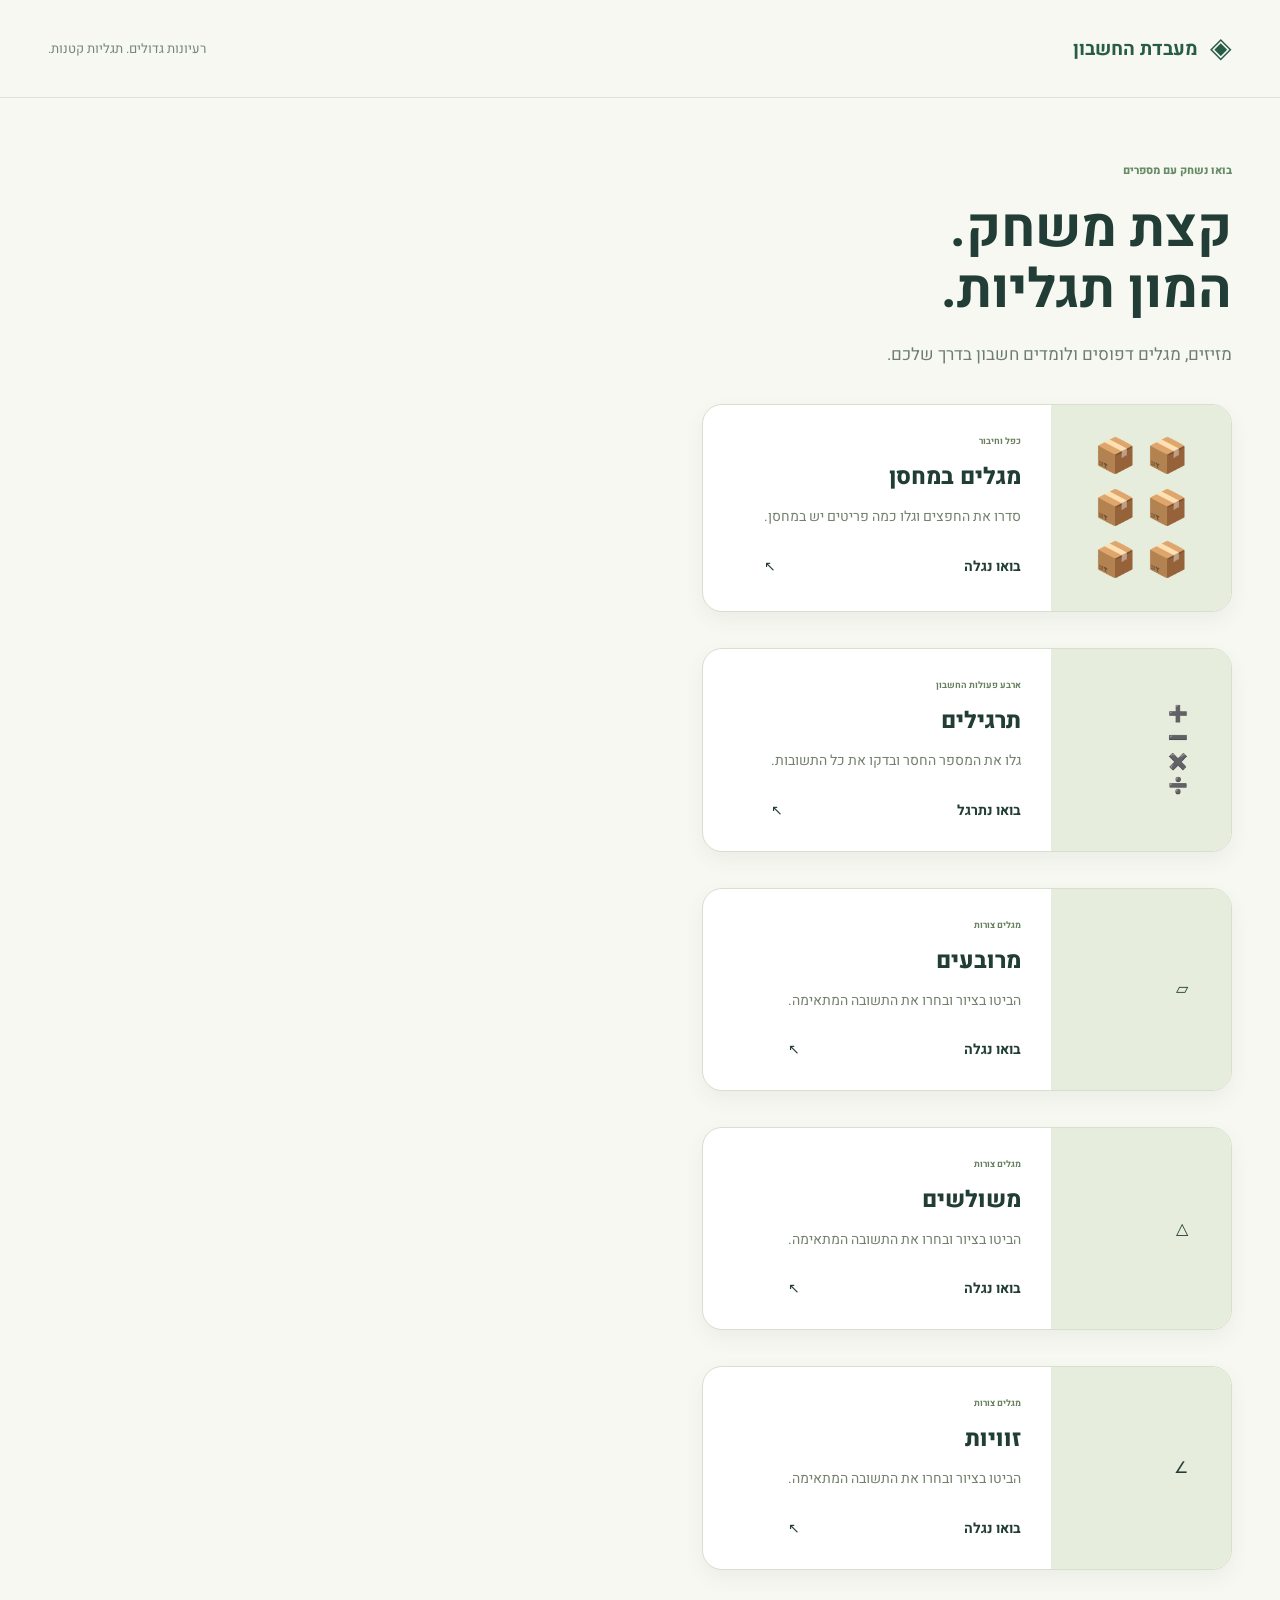
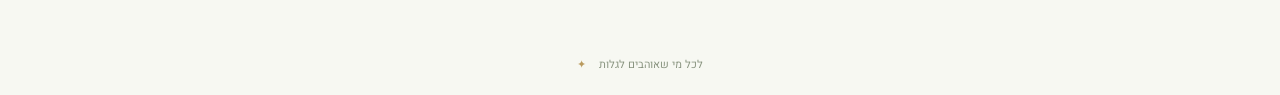
==== commit cfa7424a: "Add quadrilateral triangle and angle identification games" ====
--- a/index.html
+++ b/index.html
@@ -34,6 +34,30 @@
             ><span class="card-link">בואו נתרגל <b>↖</b></span></span
           ></a
         >
+        <a class="game-card" href="quadrilaterals/"
+          ><span class="card-art warehouse-art" aria-hidden="true">▱</span
+          ><span class="card-content"
+            ><span class="tag">מגלים צורות</span><strong>מרובעים</strong
+            ><span>הביטו בציור ובחרו את התשובה המתאימה.</span
+            ><span class="card-link">בואו נגלה <b>↖</b></span></span
+          ></a
+        >
+        <a class="game-card" href="triangles/"
+          ><span class="card-art warehouse-art" aria-hidden="true">△</span
+          ><span class="card-content"
+            ><span class="tag">מגלים צורות</span><strong>משולשים</strong
+            ><span>הביטו בציור ובחרו את התשובה המתאימה.</span
+            ><span class="card-link">בואו נגלה <b>↖</b></span></span
+          ></a
+        >
+        <a class="game-card" href="angles/"
+          ><span class="card-art warehouse-art" aria-hidden="true">∠</span
+          ><span class="card-content"
+            ><span class="tag">מגלים צורות</span><strong>זוויות</strong
+            ><span>הביטו בציור ובחרו את התשובה המתאימה.</span
+            ><span class="card-link">בואו נגלה <b>↖</b></span></span
+          ></a
+        >
       </section>
     </main>
     <footer>לכל מי שאוהבים לגלות <span>✦</span></footer>
--- a/style.css
+++ b/style.css
@@ -875,3 +875,70 @@
     width: 75px;
   }
 }
+
+#problems {
+  grid-template-columns: 1fr;
+}
+.equation input {
+  width: 110px;
+}
+
+.geometry-workspace {
+  display: grid;
+  grid-template-columns: minmax(0, 1fr) 300px;
+  gap: 24px;
+  align-items: start;
+}
+.geometry-drawing {
+  background: white;
+  border: 1px solid #dbe3d6;
+  border-radius: 18px;
+}
+.geometry-drawing svg {
+  display: block;
+  width: 100%;
+  max-height: 480px;
+}
+.shape-options {
+  display: grid;
+  gap: 9px;
+}
+.shape-options button {
+  text-align: start;
+  padding: 14px;
+  border: 1px solid #cad8bd;
+  border-radius: 10px;
+  background: white;
+  color: #213d36;
+}
+.shape-options button.correct {
+  background: #e2f1d9;
+  border-color: #78a76b;
+}
+.shape-options button.incorrect {
+  background: #fff1e2;
+  border-color: #caa36a;
+}
+#shape-feedback {
+  min-height: 30px;
+}
+@media (max-width: 700px) {
+  .geometry-workspace {
+    grid-template-columns: 1fr;
+    gap: 12px;
+  }
+  .geometry-drawing svg {
+    max-height: 290px;
+  }
+  .shape-options {
+    grid-template-columns: repeat(2, minmax(0, 1fr));
+  }
+  .shape-options button {
+    padding: 10px;
+    font-size: 13px;
+  }
+  .geometry-workspace h2 {
+    font-size: 18px;
+    margin: 8px 0;
+  }
+}
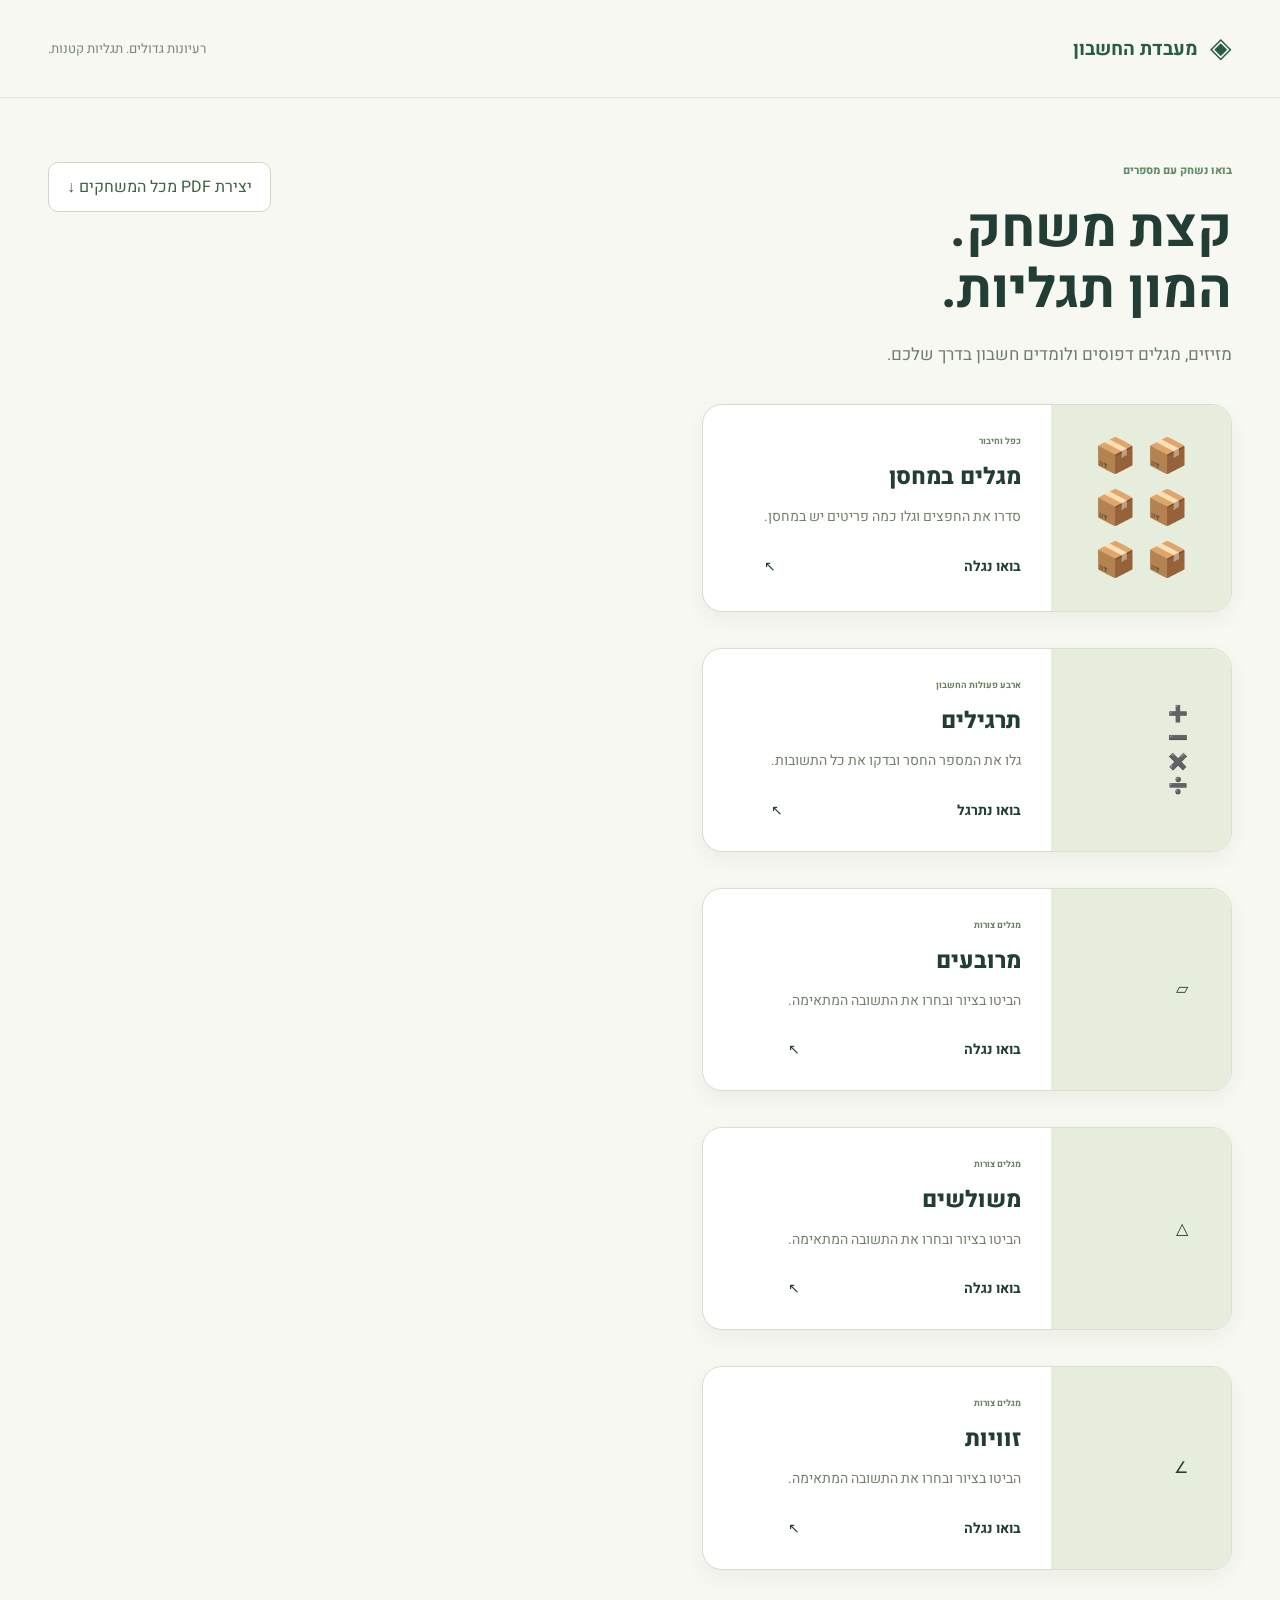
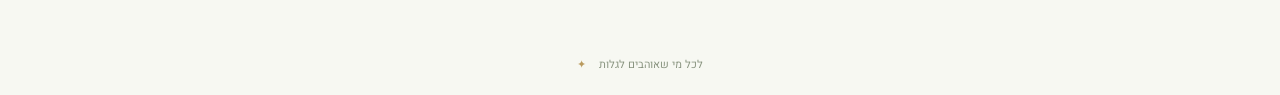
==== commit de28a049: "Add main-page combined PDF worksheets grouped by subject" ====
--- a/index.html
+++ b/index.html
@@ -13,6 +13,9 @@
     </header>
     <main>
       <section id="home">
+        <button class="secondary" id="open-combined-pdf" type="button">
+          יצירת PDF מכל המשחקים ↓
+        </button>
         <div class="eyebrow">בואו נשחק עם מספרים</div>
         <h1>קצת משחק.<br />המון תגליות.</h1>
         <p class="intro">מזיזים, מגלים דפוסים ולומדים חשבון בדרך שלכם.</p>
@@ -61,5 +64,25 @@
       </section>
     </main>
     <footer>לכל מי שאוהבים לגלות <span>✦</span></footer>
+    <dialog id="combined-pdf-dialog" aria-labelledby="combined-pdf-title">
+      <form id="combined-pdf-form">
+        <h2 id="combined-pdf-title">דף תרגילים לפי נושאים</h2>
+        <p>
+          בחרו את מספר התרגילים לכל משחק. 0 מדלג על הנושא. לכל נושא מצורפים
+          פתרונות מיד אחרי השאלות שלו.
+        </p>
+        <div id="subject-counts"></div>
+        <div class="answer-actions">
+          <button class="primary" id="combined-generate" type="submit">
+            יצירה והורדה</button
+          ><button class="secondary" id="combined-close" type="button">
+            ביטול
+          </button>
+        </div>
+        <p id="combined-status" role="status" aria-live="polite"></p>
+      </form>
+    </dialog>
+    <script src="vendor/pdf-lib.min.js"></script>
+    <script src="combined-pdf.js"></script>
   </body>
 </html>
--- a/style.css
+++ b/style.css
@@ -942,3 +942,57 @@
     margin: 8px 0;
   }
 }
+
+#shape {
+  touch-action: none;
+  cursor: grab;
+  user-select: none;
+}
+#shape:active {
+  cursor: grabbing;
+}
+#shape-feedback {
+  border: 0;
+  background: none;
+  color: #315c45;
+  font: inherit;
+  text-align: start;
+  padding: 12px 0;
+}
+#shape-feedback:enabled {
+  cursor: pointer;
+  text-decoration: underline;
+  font-weight: 700;
+}
+
+#open-combined-pdf {
+  float: left;
+  margin-bottom: 16px;
+}
+#combined-pdf-dialog {
+  width: 520px;
+}
+.subject-count {
+  display: flex;
+  justify-content: space-between;
+  align-items: center;
+  gap: 16px;
+  margin: 10px 0;
+}
+.subject-count input {
+  width: 100px;
+  margin: 0;
+  padding: 10px;
+}
+#subject-counts {
+  margin: 18px 0;
+}
+.pdf-worker {
+  position: absolute;
+  width: 1000px;
+  height: 800px;
+  left: -10000px;
+  top: 0;
+  border: 0;
+  visibility: hidden;
+}
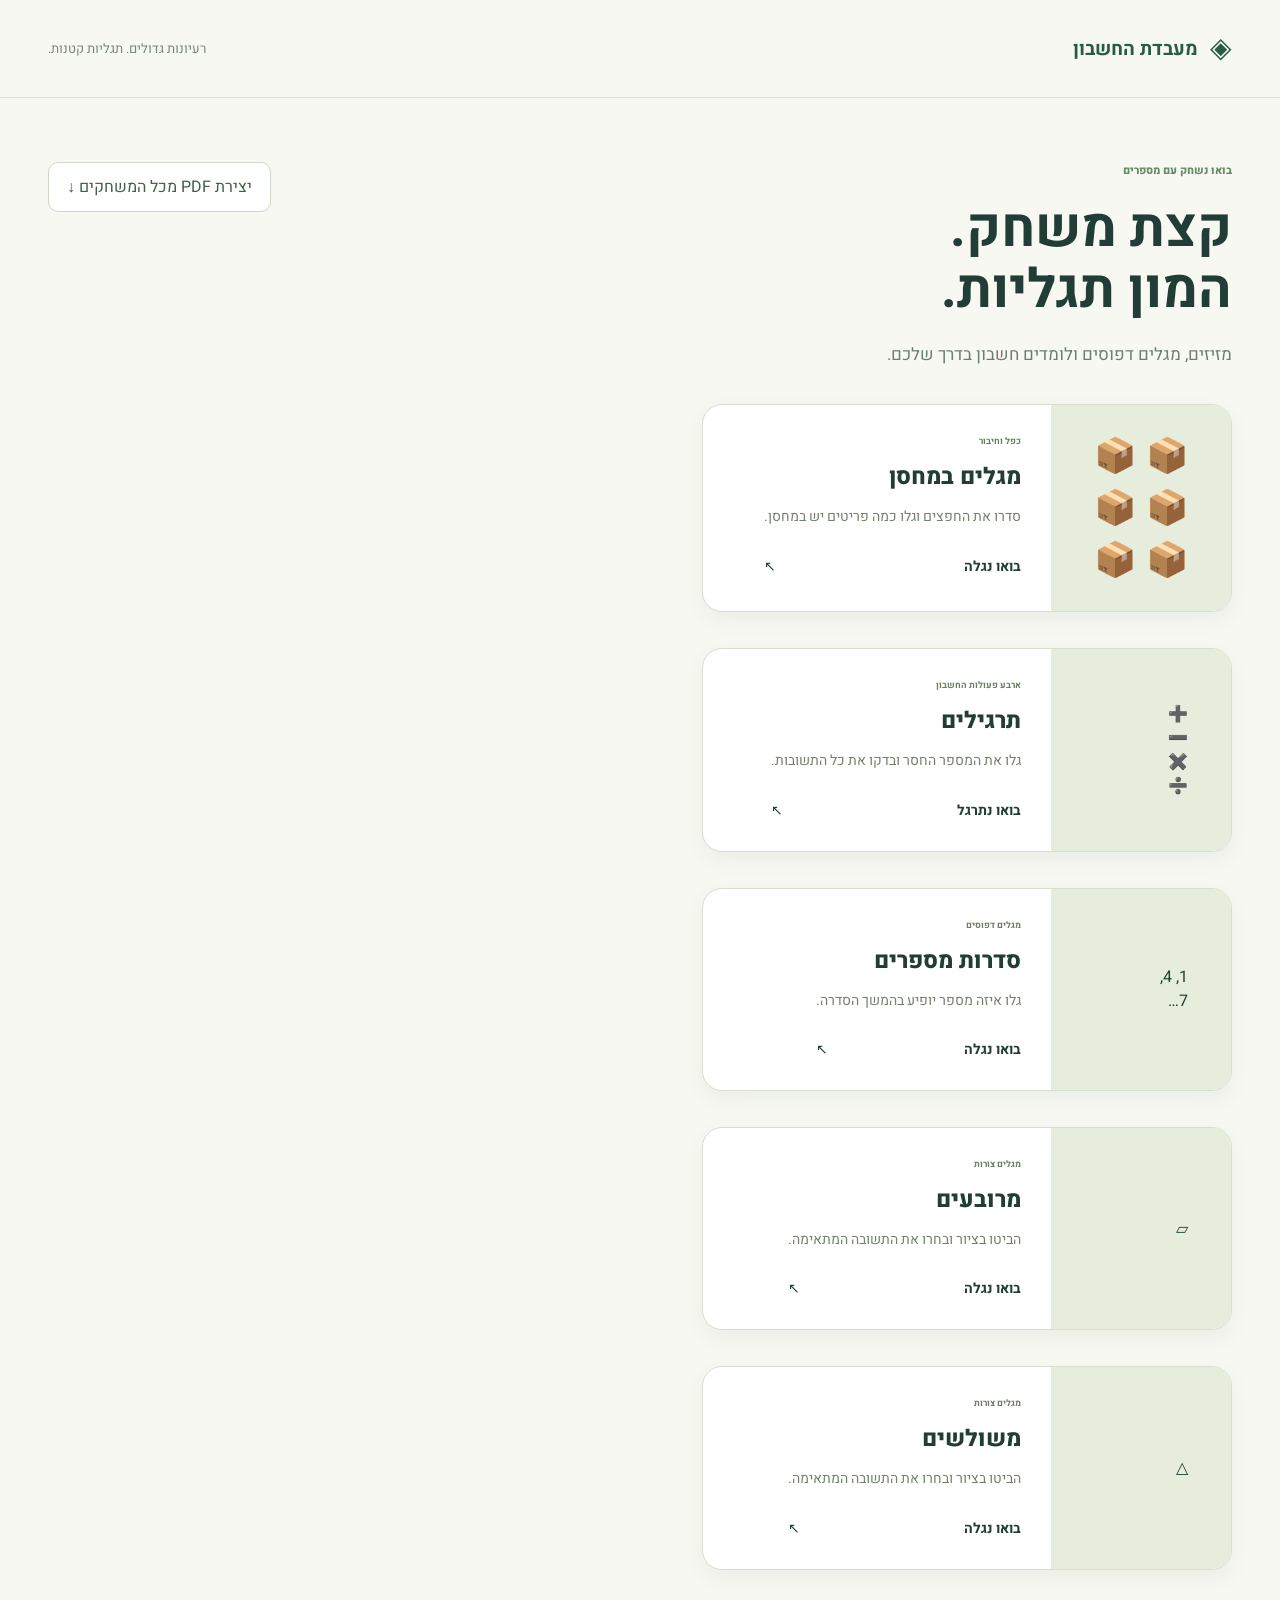
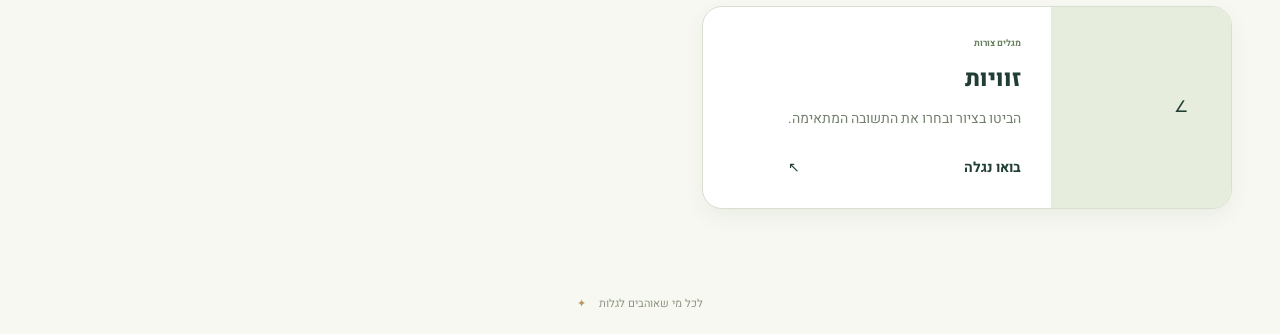
==== commit 05fb0ba4: "Add number sequence game with worked answers and worksheets" ====
--- a/index.html
+++ b/index.html
@@ -35,6 +35,14 @@
             ><span class="tag">ארבע פעולות החשבון</span><strong>תרגילים</strong
             ><span>גלו את המספר החסר ובדקו את כל התשובות.</span
             ><span class="card-link">בואו נתרגל <b>↖</b></span></span
+          ></a
+        >
+        <a class="game-card" href="sequences/"
+          ><span class="card-art warehouse-art" aria-hidden="true">1, 4, 7…</span
+          ><span class="card-content"
+            ><span class="tag">מגלים דפוסים</span><strong>סדרות מספרים</strong
+            ><span>גלו איזה מספר יופיע בהמשך הסדרה.</span
+            ><span class="card-link">בואו נגלה <b>↖</b></span></span
           ></a
         >
         <a class="game-card" href="quadrilaterals/"
--- a/style.css
+++ b/style.css
@@ -996,3 +996,33 @@
   border: 0;
   visibility: hidden;
 }
+
+.sequence-panel {
+  max-width: 760px;
+  margin: 24px auto;
+  padding: 24px;
+  border: 1px solid #dbe3d6;
+  border-radius: 18px;
+  background: white;
+}
+#sequence {
+  text-align: center;
+  font-size: clamp(24px, 5vw, 42px);
+  font-weight: 700;
+  margin: 12px 0 28px;
+}
+#sequence-options {
+  grid-template-columns: repeat(2, minmax(0, 1fr));
+}
+#sequence-options button {
+  text-align: center;
+  font-size: 26px;
+}
+#sequence-feedback {
+  min-height: 36px;
+  margin-top: 22px;
+  text-align: center;
+}
+#sequence-feedback bdi {
+  display: inline-block;
+}
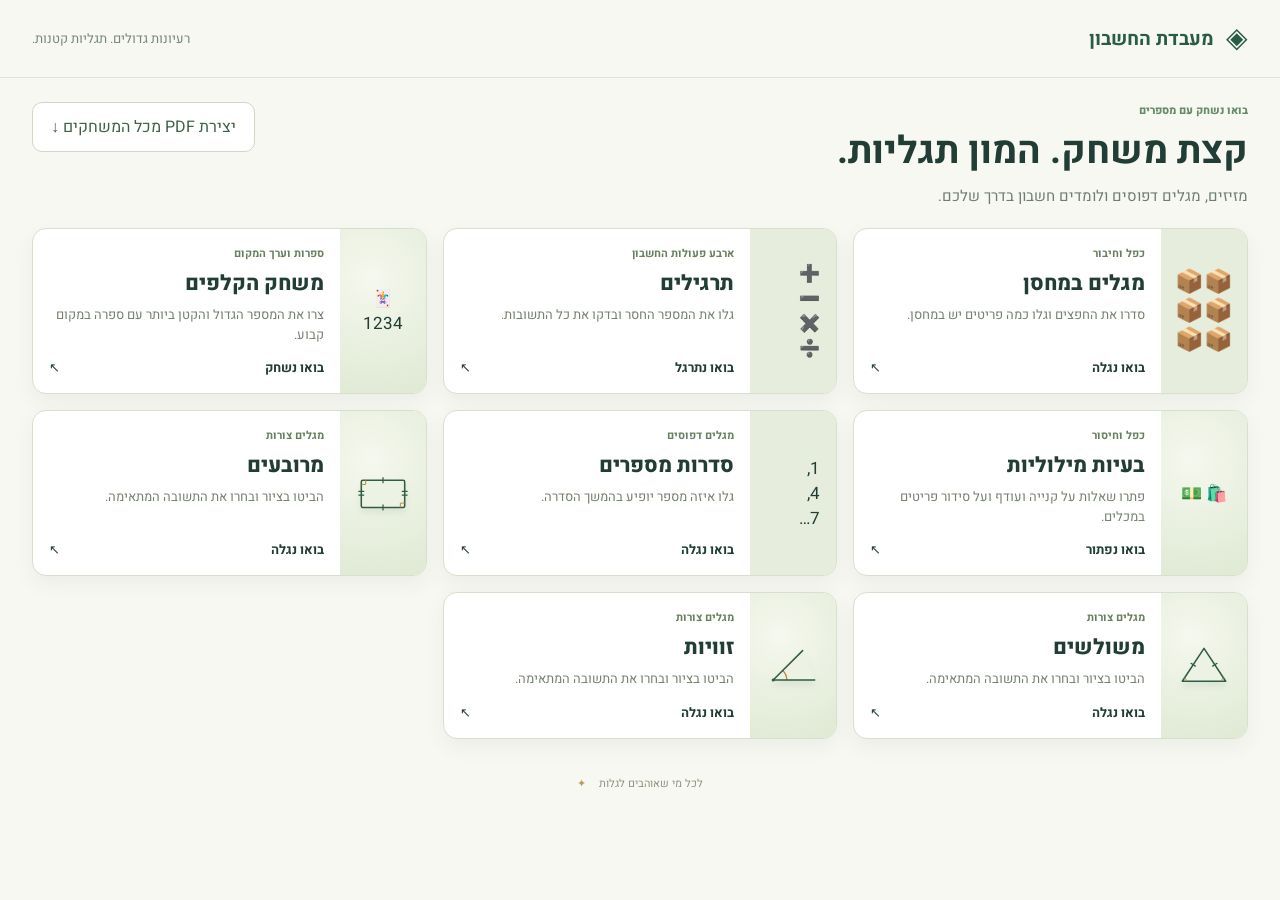
==== commit b74721e4: "Add card and word problem games and improve worksheets" ====
--- a/index.html
+++ b/index.html
@@ -6,7 +6,7 @@
     <title>מעבדת החשבון</title>
     <link rel="stylesheet" href="style.css" />
   </head>
-  <body>
+  <body class="home-page">
     <header>
       <a href="./" id="brand">◈ <span>מעבדת החשבון</span></a
       ><span class="header-note">רעיונות גדולים. תגליות קטנות.</span>
@@ -17,8 +17,9 @@
           יצירת PDF מכל המשחקים ↓
         </button>
         <div class="eyebrow">בואו נשחק עם מספרים</div>
-        <h1>קצת משחק.<br />המון תגליות.</h1>
+        <h1>קצת משחק. המון תגליות.</h1>
         <p class="intro">מזיזים, מגלים דפוסים ולומדים חשבון בדרך שלכם.</p>
+        <div class="games-grid">
         <a class="game-card" id="start" href="squares/"
           ><span class="card-art warehouse-art" aria-hidden="true"
             ><i>📦</i><i>📦</i><i>📦</i><i>📦</i><i>📦</i><i>📦</i></span
@@ -37,6 +38,22 @@
             ><span class="card-link">בואו נתרגל <b>↖</b></span></span
           ></a
         >
+        <a class="game-card" href="cards/">
+          <span class="card-art geometry-card-art" aria-hidden="true">🃏 1234</span>
+          <span class="card-content"><span class="tag">ספרות וערך המקום</span>
+            <strong>משחק הקלפים</strong>
+            <span>צרו את המספר הגדול והקטן ביותר עם ספרה במקום קבוע.</span>
+            <span class="card-link">בואו נשחק <b>↖</b></span>
+          </span>
+        </a>
+        <a class="game-card" href="word-problems/">
+          <span class="card-art geometry-card-art" aria-hidden="true">🛍️ 💵</span>
+          <span class="card-content"><span class="tag">כפל וחיסור</span>
+            <strong>בעיות מילוליות</strong>
+            <span>פתרו שאלות על קנייה ועודף ועל סידור פריטים במכלים.</span>
+            <span class="card-link">בואו נפתור <b>↖</b></span>
+          </span>
+        </a>
         <a class="game-card" href="sequences/"
           ><span class="card-art warehouse-art" aria-hidden="true">1, 4, 7…</span
           ><span class="card-content"
@@ -46,7 +63,12 @@
           ></a
         >
         <a class="game-card" href="quadrilaterals/"
-          ><span class="card-art warehouse-art" aria-hidden="true">▱</span
+          ><span class="card-art geometry-card-art" aria-hidden="true">
+            <svg viewBox="0 0 200 160" fill="none">
+              <rect x="30" y="36" width="140" height="88" rx="5" fill="#edf3e4" stroke="#315c45" stroke-width="5" />
+              <path d="M100 28v16 M100 116v16 M22 72h16 M22 84h16 M162 72h16 M162 84h16" stroke="#315c45" stroke-width="4" stroke-linecap="round" />
+              <path d="M44 36v14h-14 M156 124v-14h14" stroke="#b38632" stroke-width="3" />
+            </svg></span
           ><span class="card-content"
             ><span class="tag">מגלים צורות</span><strong>מרובעים</strong
             ><span>הביטו בציור ובחרו את התשובה המתאימה.</span
@@ -54,7 +76,12 @@
           ></a
         >
         <a class="game-card" href="triangles/"
-          ><span class="card-art warehouse-art" aria-hidden="true">△</span
+          ><span class="card-art geometry-card-art" aria-hidden="true">
+            <svg viewBox="0 0 200 160" fill="none">
+              <path d="M100 24 170 130H30Z" fill="#edf3e4" stroke="#315c45" stroke-width="5" stroke-linejoin="round" />
+              <path d="m58 72 14 9 m56 0 14-9" stroke="#315c45" stroke-width="4" stroke-linecap="round" />
+              <path d="M44 130a22 22 0 0 0-7-12 M156 130a22 22 0 0 1 7-12" stroke="#b38632" stroke-width="3" />
+            </svg></span
           ><span class="card-content"
             ><span class="tag">מגלים צורות</span><strong>משולשים</strong
             ><span>הביטו בציור ובחרו את התשובה המתאימה.</span
@@ -62,13 +89,20 @@
           ></a
         >
         <a class="game-card" href="angles/"
-          ><span class="card-art warehouse-art" aria-hidden="true">∠</span
+          ><span class="card-art geometry-card-art" aria-hidden="true">
+            <svg viewBox="0 0 200 160" fill="none">
+              <path d="M36 126H170L131 31Z" fill="#edf3e4" />
+              <path d="M80 126a44 44 0 0 0-13-31" stroke="#b38632" stroke-width="4" stroke-linecap="round" />
+              <path d="m131 31-95 95h134" stroke="#315c45" stroke-width="5" stroke-linecap="round" stroke-linejoin="round" />
+              <circle cx="36" cy="126" r="5" fill="#315c45" />
+            </svg></span
           ><span class="card-content"
             ><span class="tag">מגלים צורות</span><strong>זוויות</strong
             ><span>הביטו בציור ובחרו את התשובה המתאימה.</span
             ><span class="card-link">בואו נגלה <b>↖</b></span></span
           ></a
         >
+        </div>
       </section>
     </main>
     <footer>לכל מי שאוהבים לגלות <span>✦</span></footer>
@@ -76,8 +110,8 @@
       <form id="combined-pdf-form">
         <h2 id="combined-pdf-title">דף תרגילים לפי נושאים</h2>
         <p>
-          בחרו את מספר התרגילים לכל משחק. 0 מדלג על הנושא. לכל נושא מצורפים
-          פתרונות מיד אחרי השאלות שלו.
+          בחרו את מספר התרגילים לכל משחק. 0 מדלג על הנושא.
+          כל השאלות מופיעות תחילה, ואחריהן כל הפתרונות.
         </p>
         <div id="subject-counts"></div>
         <div class="answer-actions">
--- a/style.css
+++ b/style.css
@@ -118,6 +118,18 @@
   background: #77a76c;
   border-radius: 7px;
   box-shadow: 0 3px 0 #588650;
+}
+.card-art.geometry-card-art {
+  display: flex;
+  align-items: center;
+  padding: 18px;
+  background: radial-gradient(circle at 35% 30%, #f5f8ee, #dfe9d3);
+}
+.geometry-card-art svg {
+  width: 100%;
+  height: auto;
+  overflow: visible;
+  filter: drop-shadow(0 5px 3px #315c4515);
 }
 .card-art i:nth-child(3n) {
   background: #abc791;
@@ -1005,6 +1017,65 @@
   border-radius: 18px;
   background: white;
 }
+.word-problem-panel #word-problem {
+  font-size: clamp(20px, 4vw, 27px);
+  color: #213d36;
+  line-height: 1.9;
+}
+#problem-type {
+  font: inherit;
+  color: #213d36;
+  background: white;
+  border: 1px solid #cbd7c1;
+  border-radius: 10px;
+  padding: 10px 14px;
+}
+#digit-cards {
+  display: flex;
+  justify-content: center;
+  gap: 12px;
+  margin: 24px 0;
+}
+.digit-card {
+  border: 1px solid #cbd7c1;
+  border-radius: 12px;
+  padding: 12px 18px;
+  font-size: 36px;
+  background: #f7f8f2;
+  box-shadow: 0 4px 0 #dbe3d6;
+}
+.digit-card.fixed {
+  border: 2px solid #315c45;
+  background: #e2f1d9;
+}
+.word-problem-panel #card-intro,
+.word-problem-panel #card-rule {
+  color: #213d36;
+  font-size: 20px;
+}
+.word-problem-panel:has(#largest) #answer-form {
+  max-width: none;
+}
+#largest, #smallest {
+  direction: ltr;
+  max-width: 340px;
+}
+#largest-feedback, #smallest-feedback {
+  margin: 0;
+}
+.word-problem-panel #answer-form {
+  display: grid;
+  gap: 14px;
+  max-width: 340px;
+}
+#word-feedback {
+  margin-top: 20px;
+  min-height: 36px;
+  line-height: 1.8;
+}
+#word-feedback bdi {
+  display: inline-block;
+}
 #sequence {
   text-align: center;
   font-size: clamp(24px, 5vw, 42px);
@@ -1026,3 +1097,124 @@
 #sequence-feedback bdi {
   display: inline-block;
 }
+
+#shape-help-dialog {
+  width: 720px;
+  max-height: calc(100dvh - 48px);
+  overflow-y: auto;
+  line-height: 1.65;
+}
+.shape-help-close {
+  float: left;
+  margin-inline-start: 12px;
+}
+.shape-definitions dt {
+  font-weight: 700;
+  margin-top: 12px;
+}
+.shape-definitions dd {
+  margin-inline-start: 0;
+}
+#shape-help-dialog li {
+  margin-bottom: 8px;
+}
+.shape-help-note {
+  padding: 12px;
+  border-radius: 10px;
+  background: #e8eee2;
+}
+
+/* Compact home catalog: three columns on desktop, two on tablets. */
+.home-page header {
+  padding: 18px 32px;
+}
+.home-page main {
+  padding: 24px 32px;
+  min-height: 0;
+}
+.home-page h1 {
+  font-size: clamp(28px, 3vw, 38px);
+  line-height: 1.3;
+  margin: 8px 0;
+}
+.home-page .intro {
+  max-width: none;
+  margin: 0 0 20px;
+  font-size: 15px;
+}
+.games-grid {
+  clear: both;
+  display: grid;
+  grid-template-columns: repeat(3, minmax(0, 1fr));
+  gap: 16px;
+}
+.games-grid .game-card {
+  width: auto;
+  min-width: 0;
+  margin: 0;
+  border-radius: 14px;
+}
+.games-grid .card-art {
+  width: 86px;
+  padding: 12px;
+  grid-template-columns: repeat(2, 24px);
+  gap: 5px;
+  font-size: 17px;
+  overflow-wrap: anywhere;
+}
+.games-grid .card-art i {
+  height: 24px;
+  font-size: 23px;
+}
+.games-grid .geometry-card-art {
+  flex-wrap: wrap;
+  text-align: center;
+}
+.games-grid .card-content {
+  flex: 1;
+  min-width: 0;
+  padding: 16px;
+  gap: 6px;
+}
+.games-grid .tag {
+  font-size: 11px;
+}
+.games-grid .card-content strong {
+  font-size: 21px;
+}
+.games-grid .card-content > span:not(.tag):not(.card-link) {
+  font-size: 13px;
+  line-height: 1.5;
+}
+.games-grid .card-link {
+  font-size: 13px;
+  margin-top: auto;
+  padding-top: 8px;
+}
+.home-page footer {
+  padding: 12px 24px;
+}
+@media (max-width: 1100px) {
+  .games-grid {
+    grid-template-columns: repeat(2, minmax(0, 1fr));
+  }
+}
+@media (max-width: 600px) {
+  .home-page header {
+    padding: 16px;
+  }
+  .home-page main {
+    padding: 20px 16px;
+  }
+  .home-page #open-combined-pdf {
+    float: none;
+    margin-bottom: 14px;
+  }
+  .games-grid {
+    grid-template-columns: 1fr;
+    gap: 10px;
+  }
+  .games-grid .card-content {
+    padding: 12px 16px;
+  }
+}
